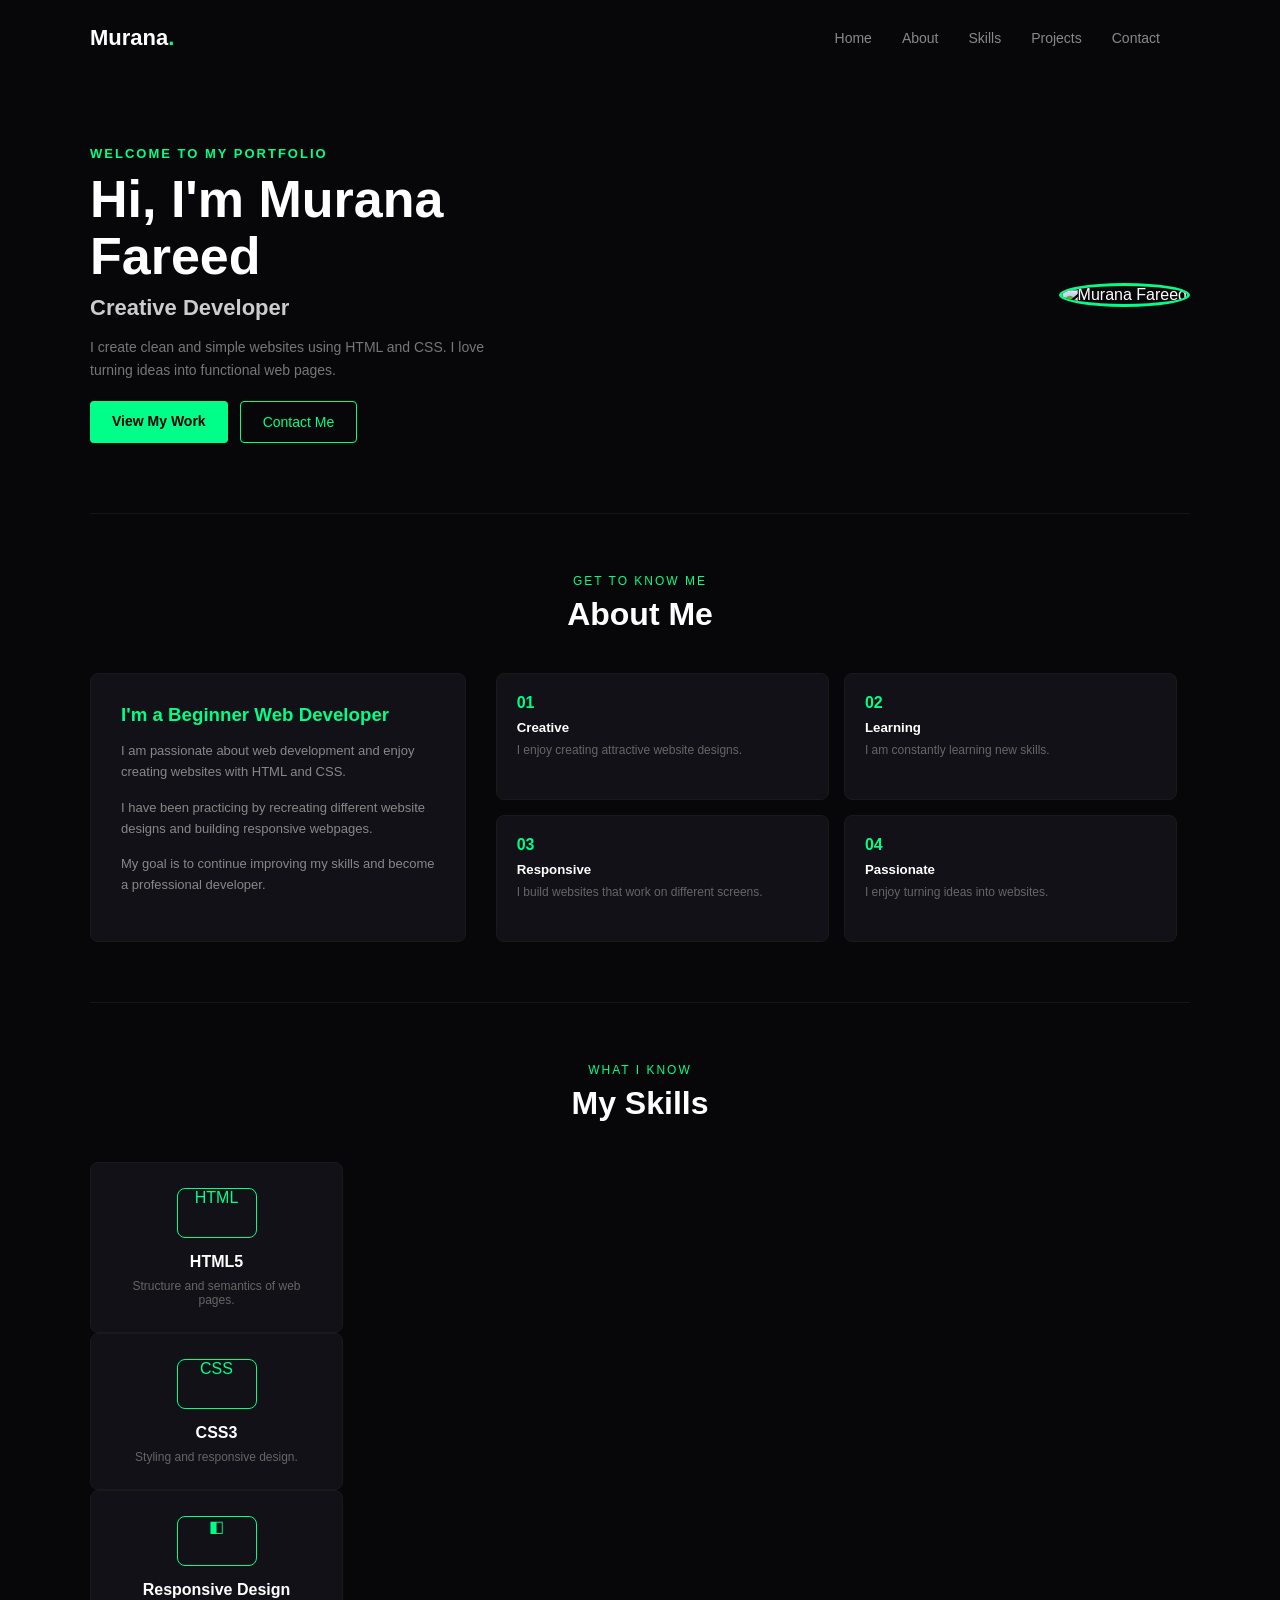
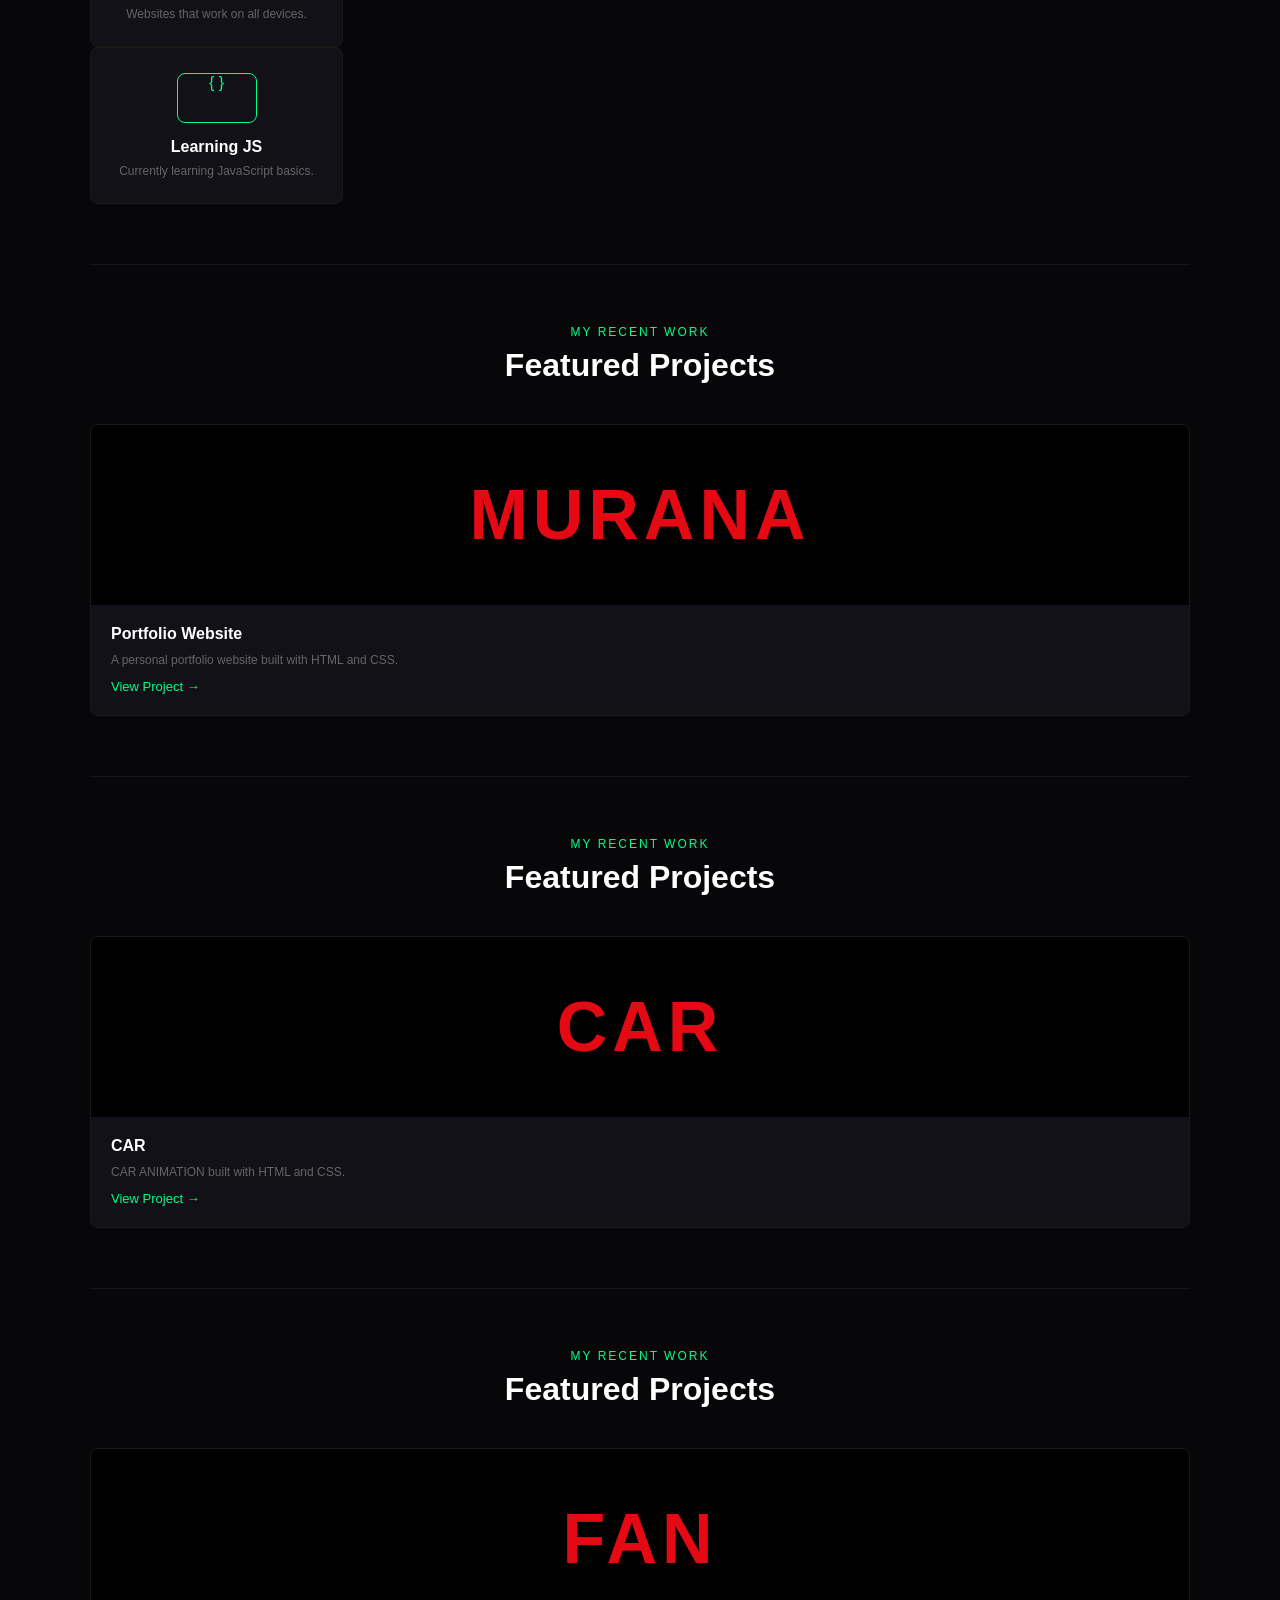
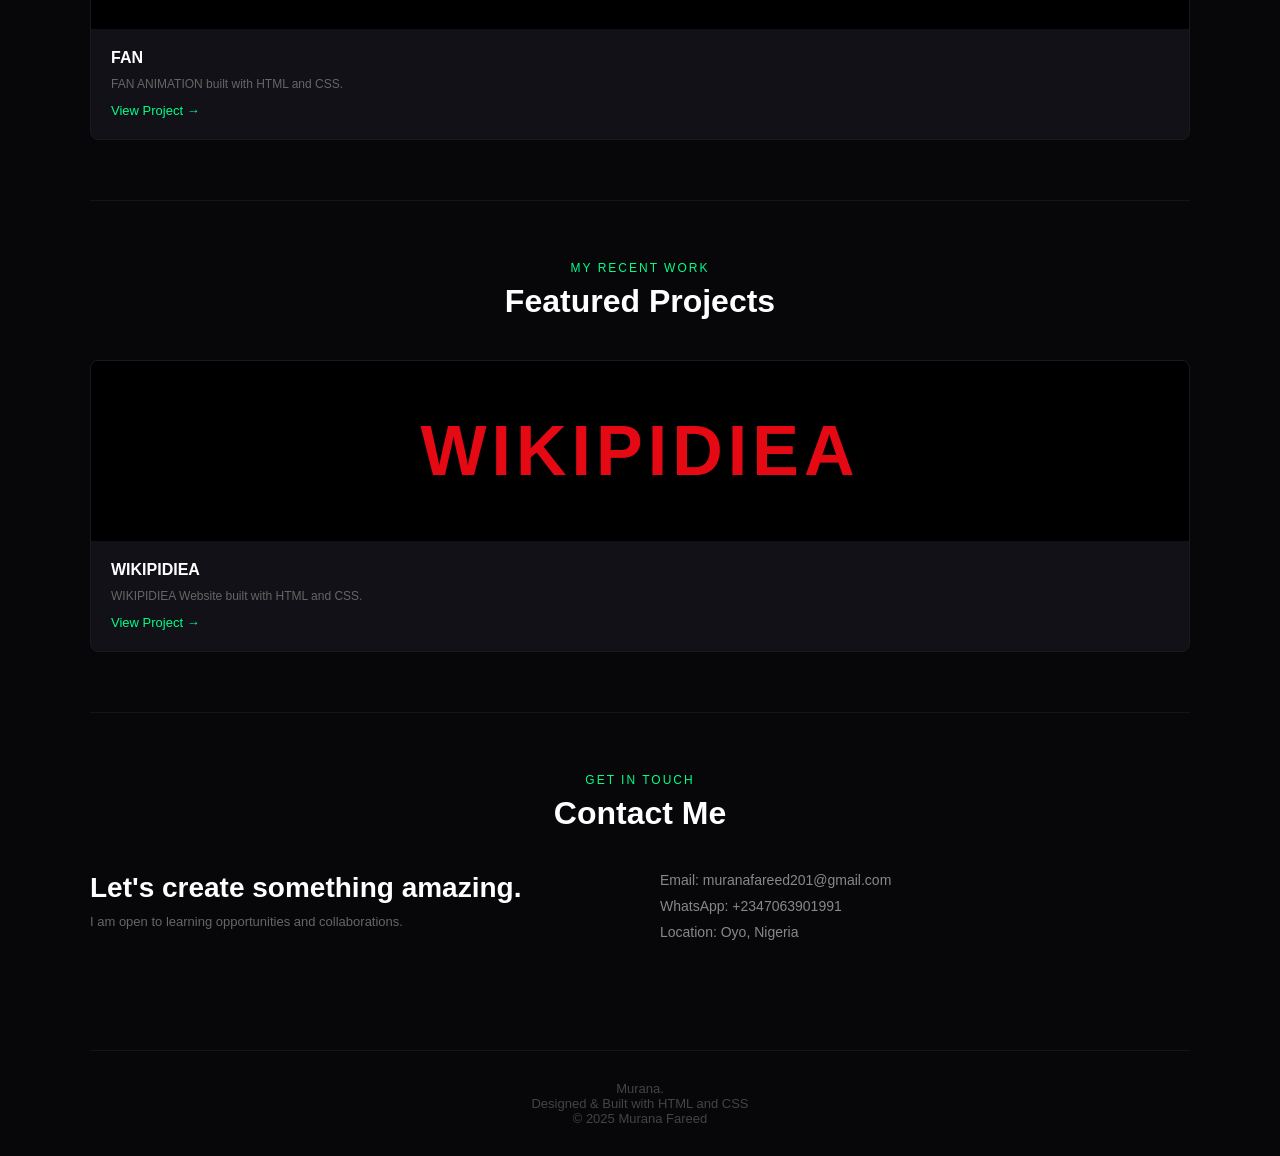
==== index.html @ fa593281 "Add files via upload" ====
<!DOCTYPE html>
<html lang="en">

<head>
  <meta charset="UTF-8">
  <meta name="viewport" content="width=device-width, initial-scale=1.0">
  <link rel="stylesheet" href="./style.css">
  <title>Document</title>
</head>

<body>
  <div class="container">
    <div class="navbar">
      <div class="logo">Murana<span>.</span></div>
      <ul class="nav-links">
        <li><a href="#">Home</a></li>
        <li><a href="#">About</a></li>
        <li><a href="#">Skills</a></li>
        <li><a href="#">Projects</a></li>
        <li><a href="#">Contact</a></li>
        <li><a href="https://github.com/lordship202" target="_blank"><i class="fa-brands fa-github"></i></a></li>

      </ul>
    </div>

    <div class="hero">
      <div class="hero-text">
        <h4>WELCOME TO MY PORTFOLIO</h4>
        <h1>Hi, I'm Murana<br>Fareed</h1>
        <h3>Creative Developer</h3>
        <p>I create clean and simple websites using HTML and CSS. I love turning ideas into functional web pages.</p>
        <div class="btns">
          <a href="#" class="btn1">View My Work</a>
          <a href="#" class="btn2">Contact Me</a>
        </div>
      </div>
      <div class="hero-img">
        <img src="./images/profile.jpeg" alt="Murana Fareed">
      </div>
    </div>

    <div class="section">
      <p class="small">GET TO KNOW ME</p>
      <h2 class="title">About Me</h2>
      <div class="about-grid">
        <div class="about-box1">
          <h3>I'm a Beginner Web Developer</h3>
          <p>I am passionate about web development and enjoy creating websites with HTML and CSS.</p>
          <p>I have been practicing by recreating different website designs and building responsive webpages.</p>
          <p>My goal is to continue improving my skills and become a professional developer.</p>
        </div>
        <div class="boxes">
          <div class="s-box">
            <h4>01</h4>
            <h5>Creative</h5>
            <p>I enjoy creating attractive website designs.</p>
          </div>
          <div class="s-box">
            <h4>02</h4>
            <h5>Learning</h5>
            <p>I am constantly learning new skills.</p>
          </div>
          <div class="s-box">
            <h4>03</h4>
            <h5>Responsive</h5>
            <p>I build websites that work on different screens.</p>
          </div>
          <div class="s-box">
            <h4>04</h4>
            <h5>Passionate</h5>
            <p>I enjoy turning ideas into websites.</p>
          </div>
        </div>
      </div>
    </div>

    <div class="section">
      <p class="small">WHAT I KNOW</p>
      <h2 class="title">My Skills</h2>
      <div class="skills">
        <div class="skill">
          <div>HTML</div>
          <h4>HTML5</h4>
          <p>Structure and semantics of web pages.</p>
        </div>
        <div class="skill">
          <div>CSS</div>
          <h4>CSS3</h4>
          <p>Styling and responsive design.</p>
        </div>
        <div class="skill">
          <div>◧</div>
          <h4>Responsive Design</h4>
          <p>Websites that work on all devices.</p>
        </div>
        <div class="skill">
          <div>{ }</div>
          <h4>Learning JS</h4>
          <p>Currently learning JavaScript basics.</p>
        </div>
      </div>
    </div>

    <div class="section">
      <p class="small">MY RECENT WORK</p>
      <h2 class="title">Featured Projects</h2>
      <div class="project">
        <div class="project-top">MURANA</div>
        <div class="project-bottom">
          <h4>Portfolio Website</h4>
          <p>A personal portfolio website built with HTML and CSS.</p>
          <a href="#">View Project →</a>
        </div>
      </div>
    </div>
    <div class="section">
      <p class="small">MY RECENT WORK</p>
      <h2 class="title">Featured Projects</h2>
      <div class="project">
        <div class="project-top">CAR</div>
        <div class="project-bottom">
          <h4>CAR</h4>
          <p>CAR ANIMATION built with HTML and CSS.</p>
          <a href="./car.html">View Project →</a>
        </div>
      </div>
    </div>
<div class="section">
      <p class="small">MY RECENT WORK</p>
      <h2 class="title">Featured Projects</h2>
      <div class="project">
        <div class="project-top">FAN</div>
        <div class="project-bottom">
          <h4>FAN</h4>
          <p>FAN ANIMATION built with HTML and CSS.</p>
          <a href="./fan.html">View Project →</a>
        </div>
      </div>
    </div>
    <div class="section">
      <p class="small">MY RECENT WORK</p>
      <h2 class="title">Featured Projects</h2>
      <div class="project">
        <div class="project-top">WIKIPIDIEA</div>
        <div class="project-bottom">
          <h4>WIKIPIDIEA</h4>
          <p>WIKIPIDIEA Website built with HTML and CSS.</p>
          <a href="./wiki.css">View Project →</a>
        </div>
      </div>
    </div>


    <div class="section">
      <p class="small">GET IN TOUCH</p>
      <h2 class="title">Contact Me</h2>
      <div class="contact-grid">
        <div class="contact-left">
          <h2>Let's create something amazing.</h2>
          <p>I am open to learning opportunities and collaborations.</p>
        </div>
        <div class="contact-right">
          <p>Email: muranafareed201@gmail.com</p>
          <p>WhatsApp: +2347063901991</p>
          <p>Location: Oyo, Nigeria</p>
        </div>
      </div>
    </div>

    <footer>
      Murana. <br> Designed & Built with HTML and CSS <br> © 2025 Murana Fareed
    </footer>
  </div>
</body>

</html>
---- style.css ----
* {
  margin: 0;
  padding: 0;
  box-sizing: border-box;
  font-family: Arial, sans-serif
}

body {
  background: #07070A;
  color: #fff
}

a {
  text-decoration: none
}

.container {
  width: 90%;
  max-width: 1100px;
  margin: auto
}

/* NAVBAR */
.navbar {
  display: flex;
  justify-content: space-between;
  align-items: center;
  padding: 25px 0
}

.logo {
  font-weight: 900;
  font-size: 22px
}

.logo span {
  color: #00FF88
}

.nav-links {
  display: flex;
  gap: 30px;
  list-style: none
}

.nav-links a {
  color: #888;
  font-size: 14px
}

.nav-links a:hover {
  color: #00FF88
}

/* HERO */
.hero {
  display: flex;
  justify-content: space-between;
  align-items: center;
  padding: 70px 0;
  flex-wrap: wrap
}

.hero-text h4 {
  color: #00FF88;
  font-size: 13px;
  letter-spacing: 2px;
  margin-bottom: 10px
}

.hero-text h1 {
  font-size: 52px;
  line-height: 1.1;
  margin-bottom: 10px
}

.hero-text h3 {
  font-size: 22px;
  color: #ccc;
  margin-bottom: 15px
}

.hero-text p {
  color: #777;
  width: 400px;
  font-size: 14px;
  line-height: 1.6;
  margin-bottom: 20px
}

.btns {
  display: flex;
  gap: 12px
}

.btn1 {
  background: #00FF88;
  color: #000;
  padding: 12px 22px;
  border-radius: 4px;
  font-weight: 700;
  font-size: 14px
}

.btn2 {
  border: 1px solid #00FF88;
  color: #00FF88;
  padding: 12px 22px;
  border-radius: 4px;
  font-size: 14px
}

.hero-img img {
  width: 280px;
  height: 280px;
  border-radius: 50%;
  border: 3px solid #00FF88;
  object-fit: cover
}

/* ABOUT */
.section {
  padding: 60px 0;
  border-top: 1px solid #151515
}

.small {
  color: #00FF88;
  font-size: 12px;
  letter-spacing: 2px;
  text-align: center;
  margin-bottom: 8px
}

.title {
  font-size: 32px;
  text-align: center;
  margin-bottom: 40px
}

.about-grid {
  display: flex;
  gap: 30px
}

.about-box1 {
  background: #111117;
  padding: 30px;
  border-radius: 8px;
  width: 35%;
  border: 1px solid #1A1A1A
}

.about-box1 h3 {
  color: #00FF88;
  margin-bottom: 15px
}

.about-box1 p {
  color: #888;
  font-size: 13px;
  line-height: 1.6;
  margin-bottom: 15px
}

.boxes {
  width: 65%;
  display: flex;
  flex-wrap: wrap;
  gap: 15px
}

.s-box {
  background: #111117;
  border: 1px solid #1A1A1A;
  padding: 20px;
  border-radius: 8px;
  width: 48%;
}

.s-box h4 {
  color: #00FF88
}

.s-box h5 {
  margin: 8px 0
}

.s-box p {
  color: #666;
  font-size: 12px
}

* SKILLS */ .skills {
  display: flex;
  gap: 15px;
  justify-content: center;
  flex-wrap: wrap
}

.skill {
  background: #111117;
  border: 1px solid #1A1A1A;
  padding: 25px;
  border-radius: 8px;
  width: 23%;
  text-align: center;
}

.skill div {
  width: 80px;
  height: 50px;
  border: 1px solid #00FF88;
  margin: 0 auto 15px;
  align-items: center;
  justify-content: center;
  border-radius: 8px;
  color: #00FF88
}

.skill h4 {
  margin-bottom: 8px
}

.skill p {
  color: #666;
  font-size: 12px
}

/* PROJECTS */
.project {
  background: #111117;
  border: 1px solid #1A1A1A;
  border-radius: 8px;
  padding: 0;
  overflow: hidden
}

.project-top {
  background: #000;
  height: 180px;
  display: flex;
  align-items: center;
  justify-content: center;
  font-size: 70px;
  font-weight: 900;
  letter-spacing: 5px;
  color: #E50914
}

.project-bottom {
  padding: 20px
}

.project-bottom p {
  color: #666;
  font-size: 12px;
  margin: 10px 0
}

.project-bottom a {
  color: #00FF88;
  font-size: 13px
}

/* CONTACT */
.contact-grid {
  display: flex;
  gap: 40px
}

.contact-left {
  width: 50%
}

.contact-left h2 {
  font-size: 28px;
  margin-bottom: 10px
}

.contact-left p {
  color: #666;
  font-size: 13px;
  margin-bottom: 20px
}

.contact-right {
  width: 50%
}

.contact-right p {
  color: #888;
  margin-bottom: 10px;
  font-size: 14px
}

footer {
  text-align: center;
  padding: 30px 0;
  color: #444;
  border-top: 1px solid #151515;
  margin-top: 40px;
  font-size: 13px
}

.fa-github {
  font-size: 22px;
}
@media(max-width:786px){
  .hero{
    flex-direction: column-reverse;
    text-align: center;
  }
  .hero-text p{
    margin: 0 auto 20px;
  }
  .btns{
    justify-content: center;
  }
  .hero-text h1{
    font-size: 34px;
  }
}
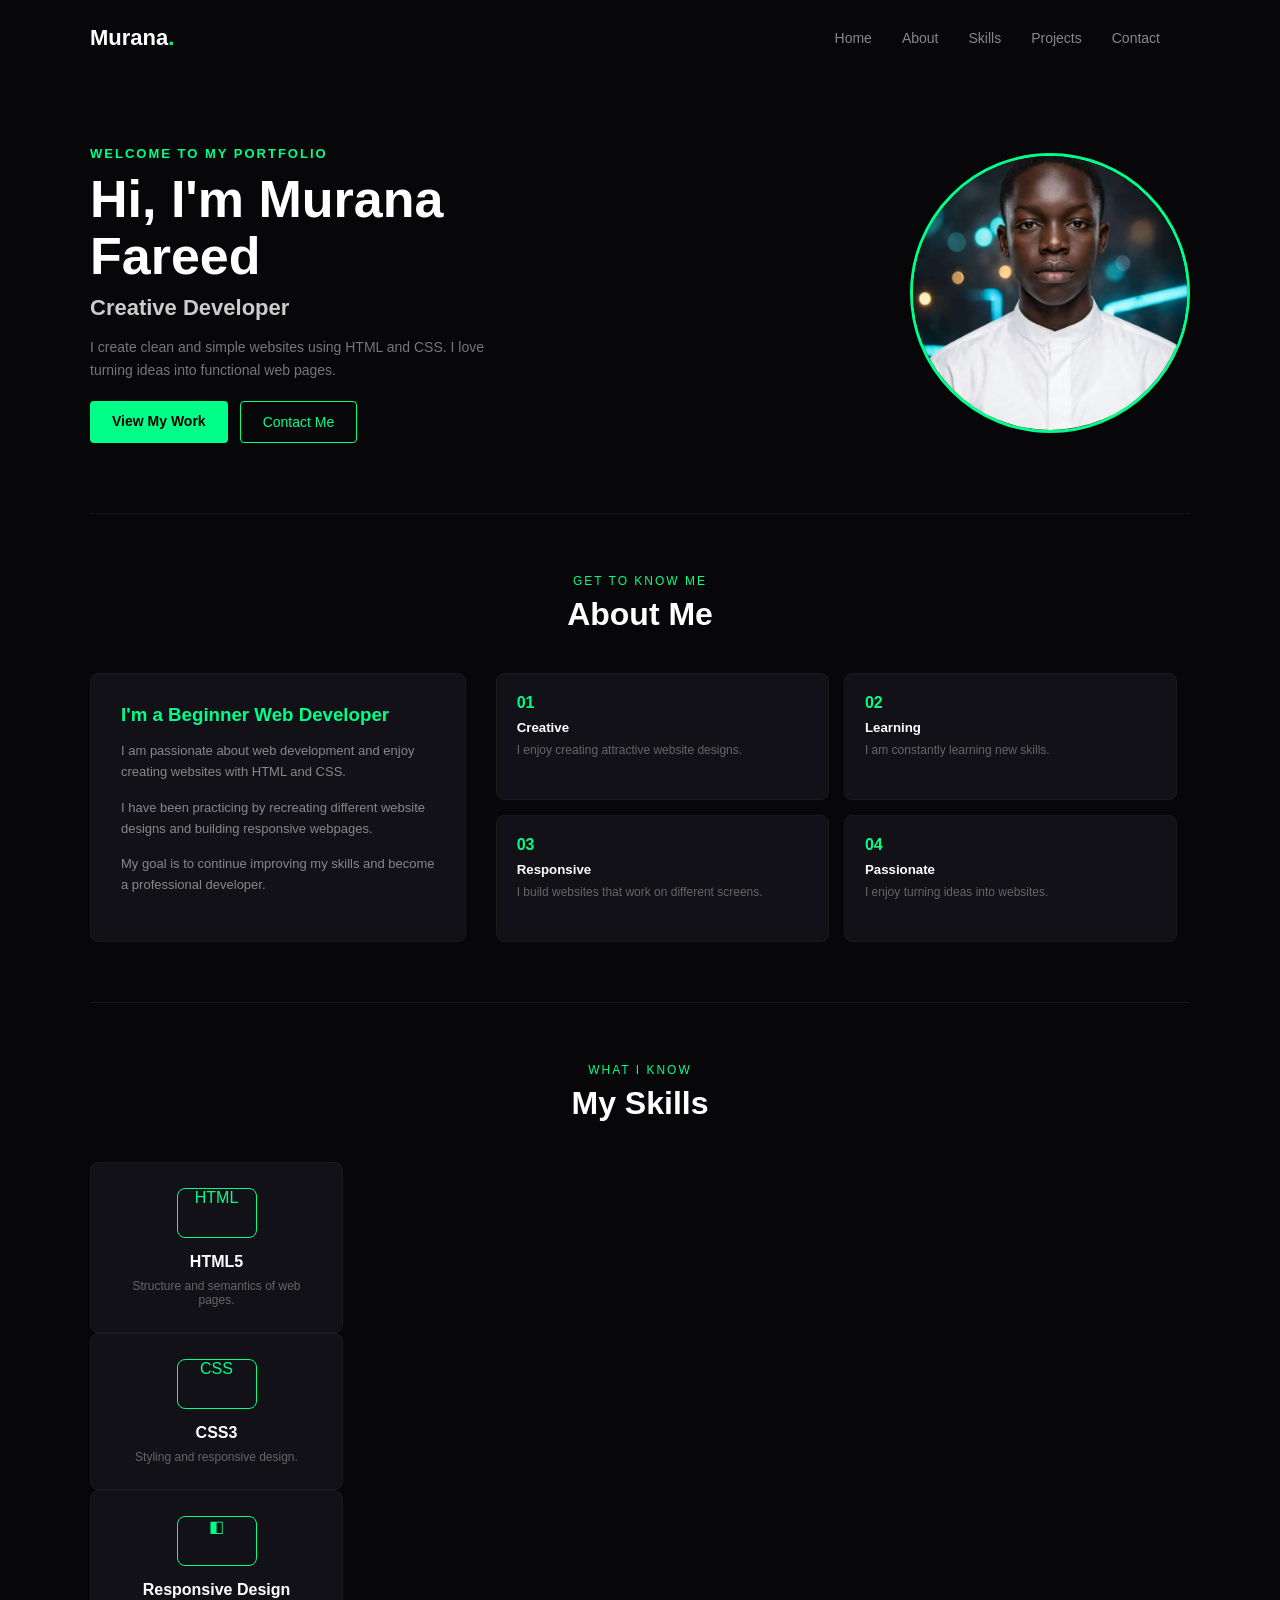
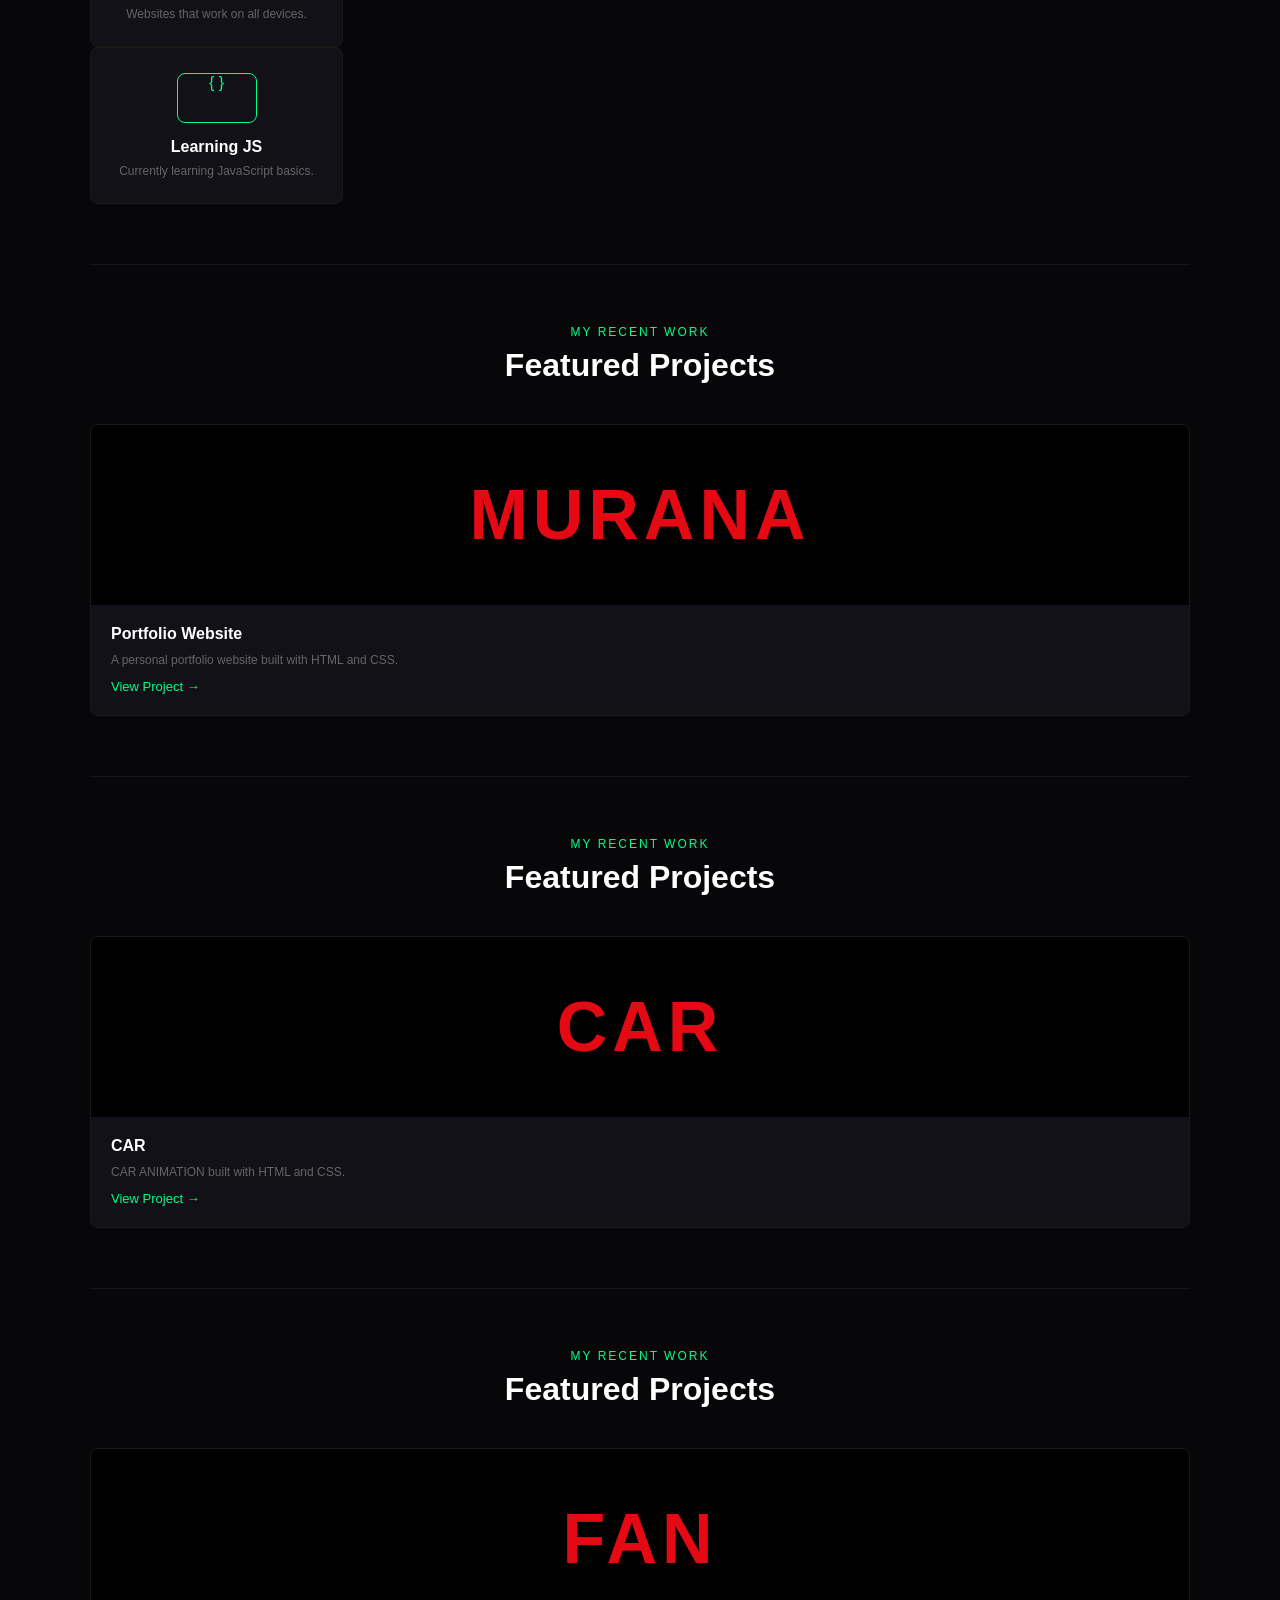
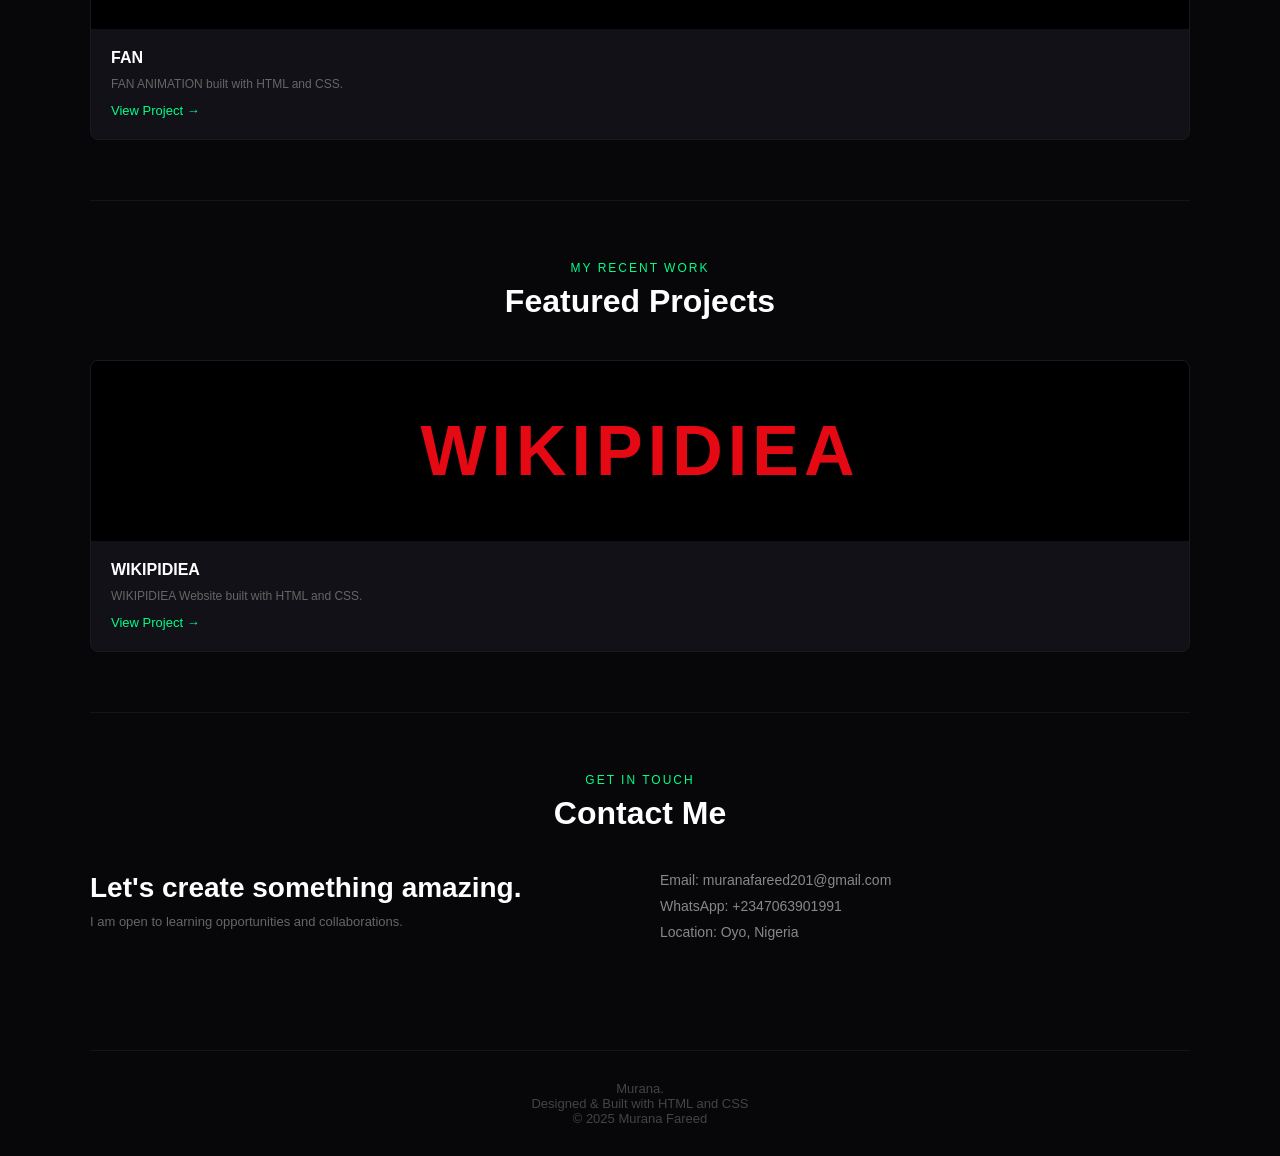
==== commit da19ee6d: "fix profile image part" ====
--- a/index.html
+++ b/index.html
@@ -35,7 +35,7 @@
         </div>
       </div>
       <div class="hero-img">
-        <img src="./images/profile.jpeg" alt="Murana Fareed">
+        <img src="./profile.jpeg" alt="Murana Fareed">
       </div>
     </div>
 
@@ -173,4 +173,4 @@
   </div>
 </body>
 
-</html>+</html>
